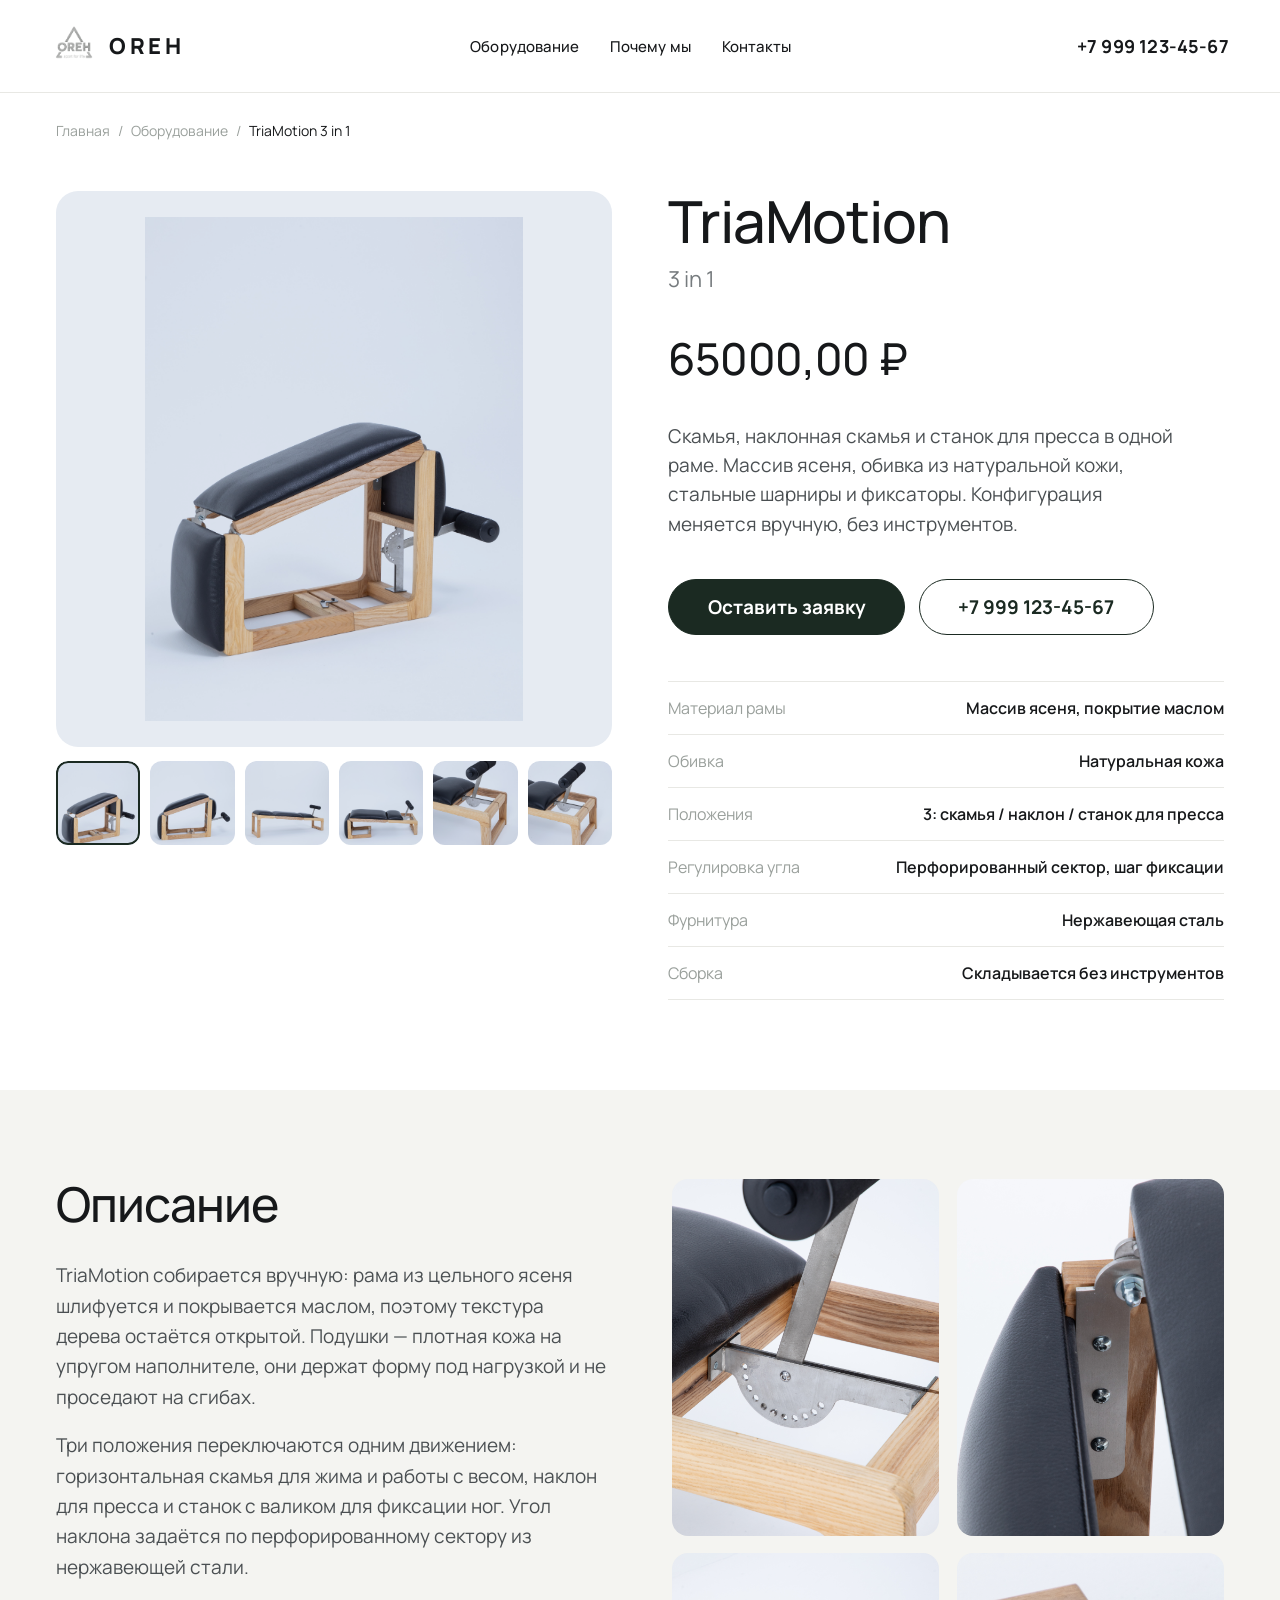
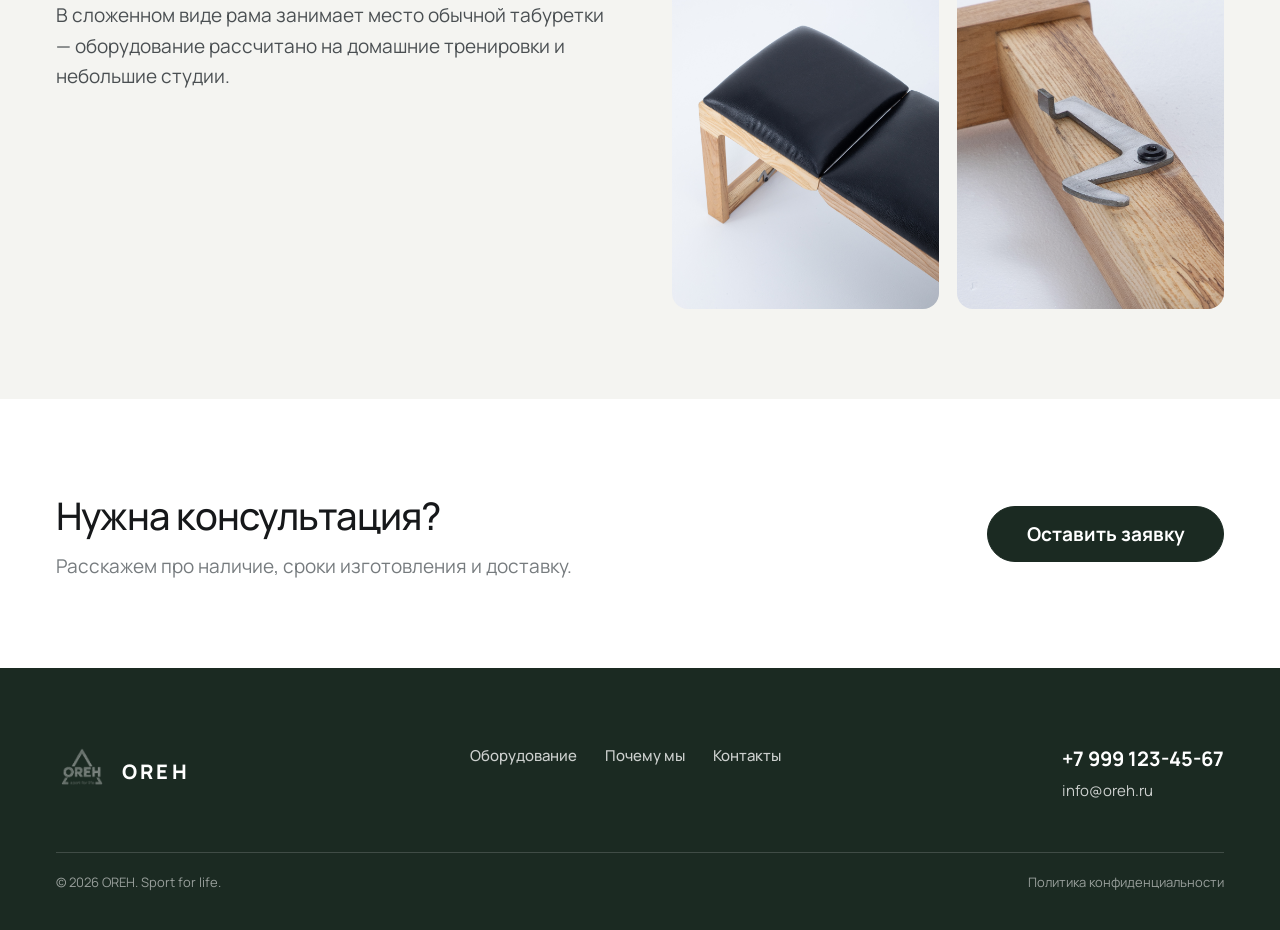
==== triamotion.html @ 12c5b1f4 "Initial commit: OREH landing (static HTML/CSS/JS, BEM, mobile adaptive) Разбита DC-вёрстка на index." ====
<!DOCTYPE html>
<html lang="ru">
<head>
  <meta charset="utf-8" />
  <meta name="viewport" content="width=device-width, initial-scale=1" />
  <title>TriaMotion 3 in 1 — OREH</title>
  <meta name="description" content="Скамья, наклонная скамья и станок для пресса в одной раме. Массив ясеня, натуральная кожа." />

  <link rel="preconnect" href="https://fonts.googleapis.com" />
  <link rel="preconnect" href="https://fonts.gstatic.com" crossorigin />
  <link href="https://fonts.googleapis.com/css2?family=Manrope:wght@400;500;600;700;800&display=swap" rel="stylesheet" />

  <link rel="stylesheet" href="css/style.css" />
  <link rel="stylesheet" href="css/adaptive.css" />
</head>
<body>

  <header class="header">
    <div class="header__inner">
      <a href="index.html" class="header__logo">
        <img src="assets/logo-dark.png" alt="OREH" class="header__logo-icon" />
        <span class="header__logo-text">OREH</span>
      </a>

      <nav class="header__nav">
        <a href="index.html#equipment" class="header__nav-link">Оборудование</a>
        <a href="index.html#why" class="header__nav-link">Почему мы</a>
        <a href="index.html#contacts" class="header__nav-link">Контакты</a>
      </nav>
      <a href="tel:+79991234567" class="header__phone">+7 999 123-45-67</a>

      <div class="header__mobile-actions">
        <a href="tel:+79991234567" class="header__phone--mobile">+7 999 123-45-67</a>
        <button type="button" class="header__burger" aria-label="Меню" data-menu-open>
          <span class="header__burger-line"></span>
          <span class="header__burger-line"></span>
          <span class="header__burger-line"></span>
        </button>
      </div>
    </div>
  </header>

  <div class="mobile-menu" data-mobile-menu>
    <div class="mobile-menu__top">
      <span class="mobile-menu__logo">OREH</span>
      <button type="button" class="mobile-menu__close" aria-label="Закрыть" data-menu-close>&times;</button>
    </div>
    <nav class="mobile-menu__nav">
      <a href="index.html#equipment" class="mobile-menu__nav-link">Оборудование</a>
      <a href="index.html#why" class="mobile-menu__nav-link">Почему мы</a>
      <a href="index.html#contacts" class="mobile-menu__nav-link">Контакты</a>
    </nav>
    <a href="tel:+79991234567" class="mobile-menu__phone">+7 999 123-45-67</a>
  </div>

  <div class="breadcrumbs">
    <a href="index.html" class="breadcrumbs__link">Главная</a>
    <span>/</span>
    <a href="index.html#equipment" class="breadcrumbs__link">Оборудование</a>
    <span>/</span>
    <span class="breadcrumbs__current">TriaMotion 3 in 1</span>
  </div>

  <section class="product-section">

    <div class="gallery">
      <div class="gallery__main">
        <img src="assets/detail-angle.jpg" alt="TriaMotion, сложенная рама" class="gallery__image is-active" data-gallery-image="0" />
        <img src="assets/bench-flat.jpg" alt="TriaMotion, рама сбоку" class="gallery__image" data-gallery-image="1" />
        <img src="assets/tria-side.jpg" alt="TriaMotion, положение скамьи" class="gallery__image" data-gallery-image="2" />
        <img src="assets/detail-cushion.jpg" alt="TriaMotion, скамья под углом" class="gallery__image" data-gallery-image="3" />
        <img src="assets/detail-hinge.jpg" alt="TriaMotion, станок для пресса" class="gallery__image" data-gallery-image="4" />
        <img src="assets/tria-folded.jpg" alt="TriaMotion, наклон и валик" class="gallery__image" data-gallery-image="5" />
      </div>
      <div class="gallery__thumbs">
        <button type="button" class="gallery__thumb is-active" aria-label="Фото 1" data-gallery-thumb="0">
          <img src="assets/detail-angle.jpg" alt="" class="gallery__thumb-image" />
          <span class="gallery__thumb-ring"></span>
        </button>
        <button type="button" class="gallery__thumb" aria-label="Фото 2" data-gallery-thumb="1">
          <img src="assets/bench-flat.jpg" alt="" class="gallery__thumb-image" />
          <span class="gallery__thumb-ring"></span>
        </button>
        <button type="button" class="gallery__thumb" aria-label="Фото 3" data-gallery-thumb="2">
          <img src="assets/tria-side.jpg" alt="" class="gallery__thumb-image" />
          <span class="gallery__thumb-ring"></span>
        </button>
        <button type="button" class="gallery__thumb" aria-label="Фото 4" data-gallery-thumb="3">
          <img src="assets/detail-cushion.jpg" alt="" class="gallery__thumb-image" />
          <span class="gallery__thumb-ring"></span>
        </button>
        <button type="button" class="gallery__thumb" aria-label="Фото 5" data-gallery-thumb="4">
          <img src="assets/detail-hinge.jpg" alt="" class="gallery__thumb-image" />
          <span class="gallery__thumb-ring"></span>
        </button>
        <button type="button" class="gallery__thumb" aria-label="Фото 6" data-gallery-thumb="5">
          <img src="assets/tria-folded.jpg" alt="" class="gallery__thumb-image" />
          <span class="gallery__thumb-ring"></span>
        </button>
      </div>
    </div>

    <div class="product">
      <h1 class="product__title">TriaMotion</h1>
      <p class="product__subtitle">3 in 1</p>

      <div class="product__price">65000,00 ₽</div>

      <p class="product__description">Скамья, наклонная скамья и станок для пресса в одной раме. Массив ясеня, обивка из натуральной кожи, стальные шарниры и фиксаторы. Конфигурация меняется вручную, без инструментов.</p>

      <div class="product__actions">
        <a href="index.html#contacts" class="btn btn--primary">Оставить заявку</a>
        <a href="tel:+79991234567" class="btn btn--outline">+7 999 123-45-67</a>
      </div>

      <div class="product__specs">
        <div class="product__spec-row">
          <span class="product__spec-label">Материал рамы</span>
          <span class="product__spec-value">Массив ясеня, покрытие маслом</span>
        </div>
        <div class="product__spec-row">
          <span class="product__spec-label">Обивка</span>
          <span class="product__spec-value">Натуральная кожа</span>
        </div>
        <div class="product__spec-row">
          <span class="product__spec-label">Положения</span>
          <span class="product__spec-value">3: скамья / наклон / станок для пресса</span>
        </div>
        <div class="product__spec-row">
          <span class="product__spec-label">Регулировка угла</span>
          <span class="product__spec-value">Перфорированный сектор, шаг фиксации</span>
        </div>
        <div class="product__spec-row">
          <span class="product__spec-label">Фурнитура</span>
          <span class="product__spec-value">Нержавеющая сталь</span>
        </div>
        <div class="product__spec-row">
          <span class="product__spec-label">Сборка</span>
          <span class="product__spec-value">Складывается без инструментов</span>
        </div>
      </div>
    </div>
  </section>

  <section class="about">
    <div class="about__grid">
      <div>
        <h2 class="about__title">Описание</h2>
        <p class="about__text">TriaMotion собирается вручную: рама из цельного ясеня шлифуется и покрывается маслом, поэтому текстура дерева остаётся открытой. Подушки — плотная кожа на упругом наполнителе, они держат форму под нагрузкой и не проседают на сгибах.</p>
        <p class="about__text">Три положения переключаются одним движением: горизонтальная скамья для жима и работы с весом, наклон для пресса и станок с валиком для фиксации ног. Угол наклона задаётся по перфорированному сектору из нержавеющей стали.</p>
        <p class="about__text">В сложенном виде рама занимает место обычной табуретки — оборудование рассчитано на домашние тренировки и небольшие студии.</p>
      </div>
      <div class="about__gallery">
        <div class="about__gallery-item"><img src="assets/detail-latch.jpg" alt="Регулировка угла по сектору" /></div>
        <div class="about__gallery-item"><img src="assets/detail-roller.jpg" alt="Стальной шарнир" /></div>
        <div class="about__gallery-item"><img src="assets/bench-side.jpg" alt="Кожаные подушки" /></div>
        <div class="about__gallery-item"><img src="assets/detail-protractor.jpg" alt="Фиксатор рамы" /></div>
      </div>
    </div>
  </section>

  <section class="cta">
    <div class="cta__inner">
      <div>
        <h2 class="cta__title">Нужна консультация?</h2>
        <p class="cta__text">Расскажем про наличие, сроки изготовления и доставку.</p>
      </div>
      <a href="index.html#contacts" class="btn btn--primary">Оставить заявку</a>
    </div>
  </section>

  <footer class="footer">
    <div class="footer__inner">
      <div class="footer__brand">
        <img src="assets/logo-light.png" alt="OREH" class="footer__logo" />
        <span class="footer__brand-text">OREH</span>
      </div>
      <nav class="footer__nav">
        <a href="index.html#equipment" class="footer__nav-link">Оборудование</a>
        <a href="index.html#why" class="footer__nav-link">Почему мы</a>
        <a href="index.html#contacts" class="footer__nav-link">Контакты</a>
      </nav>
      <div class="footer__contacts">
        <a href="tel:+79991234567" class="footer__phone">+7 999 123-45-67</a>
        <a href="mailto:info@oreh.ru" class="footer__email">info@oreh.ru</a>
      </div>
    </div>
    <div class="footer__bottom">
      <span>© 2026 OREH. Sport for life.</span>
      <span>Политика конфиденциальности</span>
    </div>
  </footer>

  <script src="js/main.js"></script>
</body>
</html>
---- css/style.css ----
/* ==========================================================================
   OREH — базовые стили (десктоп-первый, с fluid-типографикой через clamp)
   Адаптив/медиа-запросы — см. css/adaptive.css
   ========================================================================== */

:root {
  --color-bg: #ffffff;
  --color-bg-soft: #f4f4f1;
  --color-ink: #16181a;
  --color-ink-soft: #2c3134;
  --color-text: #4a4f52;
  --color-muted: #767b7e;
  --color-muted-2: #9aa09c;
  --color-border: #e8e8e4;
  --color-border-soft: #e0e0da;
  --color-border-list: #deded8;
  --color-accent: #1b2a22;
  --color-accent-hover: #2b3f34;
  --color-media-bg: #e6ebf2;
  --color-white: #ffffff;
  --font-family: 'Manrope', Helvetica, Arial, sans-serif;
  --container-max: 1440px;
  --radius-lg: 22px;
  --radius-md: 16px;
  --radius-sm: 12px;
}

/* ---------- reset / base ---------- */

*,
*::before,
*::after {
  box-sizing: border-box;
}

html {
  scroll-behavior: smooth;
}

body {
  margin: 0;
  background: var(--color-bg);
  color: var(--color-ink);
  font-family: var(--font-family);
  -webkit-font-smoothing: antialiased;
  overflow-x: hidden;
}

img {
  max-width: 100%;
}

a {
  color: var(--color-ink);
  text-decoration: none;
}

a:hover {
  color: var(--color-accent-hover);
}

input,
textarea,
button,
select {
  font: inherit;
  color: inherit;
}

::placeholder {
  color: #a3a8ab;
}

.container {
  max-width: var(--container-max);
  margin: 0 auto;
  padding-left: clamp(16px, 5vw, 56px);
  padding-right: clamp(16px, 5vw, 56px);
}

/* ---------- buttons ---------- */

.btn {
  display: inline-flex;
  align-items: center;
  justify-content: center;
  min-height: 56px;
  padding: 0 clamp(24px, 3vw, 40px);
  border-radius: 999px;
  border: 1px solid var(--color-accent);
  font-size: clamp(15px, 1.6vw, 19px);
  font-weight: 700;
  cursor: pointer;
  transition: background-color 0.2s ease, color 0.2s ease;
}

.btn--primary {
  background: var(--color-accent);
  color: var(--color-white);
}

.btn--primary:hover {
  background: var(--color-accent-hover);
  color: var(--color-white);
}

.btn--outline {
  background: transparent;
  color: var(--color-accent);
}

.btn--outline:hover {
  background: var(--color-accent);
  color: var(--color-white);
}

.btn--sm {
  min-height: 54px;
  padding: 0 clamp(22px, 2.4vw, 34px);
  font-size: 16px;
}

/* ---------- header ---------- */

.header {
  position: sticky;
  top: 0;
  z-index: 50;
  background: rgba(255, 255, 255, 0.94);
  backdrop-filter: blur(8px);
  border-bottom: 1px solid var(--color-border);
}

.header__inner {
  max-width: var(--container-max);
  margin: 0 auto;
  padding: 0 clamp(16px, 4vw, 56px);
  height: clamp(64px, 8vw, 92px);
  display: flex;
  align-items: center;
  gap: 24px;
  justify-content: space-between;
}

.header__logo {
  display: flex;
  align-items: center;
  gap: 12px;
  flex: 0 0 auto;
}

.header__logo-icon {
  width: clamp(34px, 4.4vw, 46px);
  height: auto;
  display: block;
}

.header__logo-text {
  font-size: clamp(17px, 2vw, 22px);
  font-weight: 800;
  letter-spacing: 0.16em;
}

.header__nav {
  display: flex;
  align-items: center;
  gap: clamp(18px, 2.4vw, 38px);
}

.header__nav-link {
  font-size: 15px;
  font-weight: 500;
  letter-spacing: 0.01em;
}

.header__phone {
  font-size: clamp(15px, 1.5vw, 18px);
  font-weight: 700;
  letter-spacing: 0.01em;
  white-space: nowrap;
}

.header__mobile-actions {
  display: none;
  align-items: center;
  gap: 14px;
}

.header__phone--mobile {
  font-size: 15px;
  font-weight: 700;
  white-space: nowrap;
}

.header__burger {
  width: 44px;
  height: 44px;
  border: 0;
  background: transparent;
  display: flex;
  flex-direction: column;
  justify-content: center;
  gap: 5px;
  padding: 0 8px;
  cursor: pointer;
}

.header__burger-line {
  display: block;
  height: 2px;
  background: var(--color-ink);
}

/* ---------- mobile menu (overlay) ---------- */

.mobile-menu {
  position: fixed;
  inset: 0;
  z-index: 90;
  background: var(--color-bg-soft);
  display: none;
  flex-direction: column;
  padding: 20px clamp(16px, 6vw, 40px) 40px;
}

.mobile-menu.is-open {
  display: flex;
}

.mobile-menu__top {
  display: flex;
  align-items: center;
  justify-content: space-between;
  height: 64px;
}

.mobile-menu__logo {
  font-size: 18px;
  font-weight: 800;
  letter-spacing: 0.16em;
}

.mobile-menu__close {
  width: 44px;
  height: 44px;
  border: 0;
  background: transparent;
  font-size: 30px;
  line-height: 1;
  cursor: pointer;
}

.mobile-menu__nav {
  display: flex;
  flex-direction: column;
  gap: 8px;
  margin-top: 32px;
}

.mobile-menu__nav-link {
  font-size: 30px;
  font-weight: 600;
  padding: 12px 0;
}

.mobile-menu__phone {
  margin-top: auto;
  font-size: 24px;
  font-weight: 700;
}

/* ---------- intro ---------- */

.intro {
  background: var(--color-bg-soft);
  padding: clamp(56px, 9vw, 130px) clamp(16px, 5vw, 56px) clamp(56px, 9vw, 120px);
  text-align: center;
}

.intro__title {
  margin: 0;
  font-size: clamp(38px, 7.4vw, 92px);
  font-weight: 500;
  letter-spacing: -0.02em;
  line-height: 1.02;
}

.intro__subtitle {
  margin: clamp(20px, 3vw, 40px) auto 0;
  max-width: 760px;
  font-size: clamp(16px, 2.2vw, 30px);
  font-weight: 400;
  color: var(--color-muted);
  line-height: 1.35;
  text-wrap: pretty;
}

/* ---------- hero ---------- */

.hero {
  position: relative;
  min-height: clamp(460px, 72vh, 820px);
  background-image: url('../assets/hero.jpg');
  background-size: cover;
  background-position: 50% 36%;
  display: flex;
  align-items: center;
}

.hero__overlay {
  position: absolute;
  inset: 0;
  background: linear-gradient(90deg, rgba(244, 244, 241, 0.96) 0%, rgba(244, 244, 241, 0.82) 38%, rgba(244, 244, 241, 0) 72%);
}

.hero__inner {
  position: relative;
  width: 100%;
  max-width: var(--container-max);
  margin: 0 auto;
  padding: clamp(40px, 6vw, 80px) clamp(16px, 5vw, 56px);
}

.hero__content {
  max-width: 640px;
}

.hero__title {
  margin: 0;
  font-size: clamp(44px, 9vw, 118px);
  font-weight: 500;
  letter-spacing: -0.03em;
  line-height: 0.98;
}

.hero__subtitle {
  margin: clamp(14px, 2vw, 26px) 0 0;
  font-size: clamp(17px, 2.6vw, 34px);
  font-weight: 400;
  color: var(--color-ink-soft);
  line-height: 1.25;
  text-wrap: pretty;
}

.hero__actions {
  display: flex;
  flex-wrap: wrap;
  gap: 14px;
  margin-top: clamp(28px, 4vw, 52px);
}

/* ---------- catalog ---------- */

.catalog {
  scroll-margin-top: 96px;
  background: var(--color-bg);
  padding: clamp(56px, 8vw, 120px) clamp(16px, 5vw, 56px);
}

.catalog__grid {
  display: grid;
  grid-template-columns: repeat(auto-fit, minmax(300px, 1fr));
  gap: clamp(20px, 3vw, 44px);
}

.product-card {
  background: var(--color-white);
  border-radius: var(--radius-lg);
  box-shadow: 0 2px 24px rgba(22, 24, 26, 0.07);
  overflow: hidden;
  display: flex;
  flex-direction: column;
}

.product-card__media {
  background: var(--color-media-bg);
  aspect-ratio: 4 / 3;
  flex: 0 0 auto;
  min-height: 0;
  overflow: hidden;
  display: flex;
  align-items: center;
  justify-content: center;
  padding: clamp(10px, 2vw, 26px);
}

.product-card__image {
  width: 100%;
  height: 100%;
  object-fit: contain;
  mix-blend-mode: multiply;
}

.product-card__body {
  padding: clamp(22px, 3vw, 40px);
  display: flex;
  flex-direction: column;
  gap: clamp(10px, 1.4vw, 18px);
  flex: 1;
}

.product-card__title {
  margin: 0;
  font-size: clamp(24px, 2.6vw, 34px);
  font-weight: 700;
  letter-spacing: -0.01em;
}

.product-card__desc {
  margin: 0;
  font-size: clamp(15px, 1.6vw, 19px);
  color: var(--color-muted);
}

.product-card__footer {
  display: flex;
  flex-wrap: wrap;
  align-items: center;
  justify-content: space-between;
  gap: 16px;
  margin-top: auto;
  padding-top: clamp(14px, 2vw, 26px);
}

.product-card__price {
  font-size: clamp(24px, 2.8vw, 36px);
  font-weight: 500;
  letter-spacing: -0.01em;
  white-space: nowrap;
}

/* ---------- why ---------- */

.why {
  scroll-margin-top: 96px;
  background: var(--color-bg-soft);
  padding: clamp(56px, 8vw, 120px) clamp(16px, 5vw, 56px);
}

.why__grid {
  max-width: var(--container-max);
  margin: 0 auto;
  display: grid;
  grid-template-columns: repeat(auto-fit, minmax(320px, 1fr));
  gap: clamp(32px, 5vw, 80px);
  align-items: start;
}

.why__title {
  margin: 0;
  font-size: clamp(30px, 4.4vw, 58px);
  font-weight: 500;
  letter-spacing: -0.02em;
  line-height: 1.05;
}

.why__text {
  margin: clamp(16px, 2vw, 28px) 0 0;
  max-width: 460px;
  font-size: clamp(16px, 1.8vw, 20px);
  color: var(--color-muted);
  line-height: 1.5;
  text-wrap: pretty;
}

.why__image {
  margin-top: clamp(28px, 4vw, 44px);
  border-radius: 18px;
  overflow: hidden;
  background: var(--color-media-bg);
  aspect-ratio: 4 / 3;
}

.why__image img {
  width: 100%;
  height: 100%;
  object-fit: contain;
  display: block;
  mix-blend-mode: multiply;
}

.why__list {
  display: grid;
  gap: clamp(20px, 2.6vw, 34px);
}

.why__item {
  display: grid;
  gap: 8px;
  padding-bottom: clamp(18px, 2.4vw, 30px);
  border-bottom: 1px solid var(--color-border-list);
}

.why__item:last-child {
  padding-bottom: 0;
  border-bottom: 0;
}

.why__item-number {
  font-size: 13px;
  font-weight: 700;
  letter-spacing: 0.14em;
  color: var(--color-muted-2);
}

.why__item-title {
  margin: 0;
  font-size: clamp(20px, 2.2vw, 26px);
  font-weight: 700;
}

.why__item-text {
  margin: 0;
  font-size: clamp(15px, 1.6vw, 18px);
  color: var(--color-muted);
  line-height: 1.5;
}

/* ---------- contact ---------- */

.contact {
  scroll-margin-top: 96px;
  background: var(--color-bg-soft);
  padding: clamp(56px, 8vw, 120px) clamp(16px, 5vw, 56px);
}

.contact__grid {
  max-width: var(--container-max);
  margin: 0 auto;
  display: grid;
  grid-template-columns: repeat(auto-fit, minmax(320px, 1fr));
  gap: clamp(32px, 5vw, 90px);
  align-items: start;
}

.contact__title {
  margin: 0;
  font-size: clamp(30px, 4.4vw, 58px);
  font-weight: 500;
  letter-spacing: -0.02em;
  line-height: 1.05;
}

.contact__text {
  margin: clamp(16px, 2vw, 28px) 0 0;
  max-width: 420px;
  font-size: clamp(16px, 1.8vw, 20px);
  color: var(--color-muted);
  line-height: 1.5;
  text-wrap: pretty;
}

.contact__details {
  margin-top: clamp(28px, 4vw, 48px);
  display: grid;
  gap: 18px;
}

.contact__phone {
  font-size: clamp(22px, 2.6vw, 30px);
  font-weight: 700;
}

.contact__email {
  font-size: clamp(16px, 1.8vw, 20px);
  font-weight: 500;
  color: var(--color-muted);
}

.contact__hours {
  font-size: clamp(15px, 1.6vw, 18px);
  color: var(--color-muted-2);
}

.contact__panel {
  background: var(--color-white);
  border-radius: var(--radius-lg);
  box-shadow: 0 2px 24px rgba(22, 24, 26, 0.07);
  padding: clamp(22px, 3.4vw, 48px);
}

.is-hidden {
  display: none !important;
}

/* ---------- form ---------- */

.form {
  display: grid;
  gap: clamp(14px, 1.8vw, 20px);
}

.form__field {
  display: grid;
  gap: 8px;
}

.form__label {
  font-size: 13px;
  font-weight: 700;
  letter-spacing: 0.1em;
  color: var(--color-muted-2);
}

.form__input,
.form__select,
.form__textarea {
  min-height: 54px;
  padding: 0 18px;
  border: 1px solid var(--color-border-soft);
  border-radius: var(--radius-sm);
  background: #fbfbf9;
  font-size: 17px;
  outline: none;
  transition: border-color 0.2s ease, background-color 0.2s ease;
}

.form__input:focus,
.form__select:focus,
.form__textarea:focus {
  border-color: var(--color-accent);
  background: var(--color-white);
}

.form__select {
  padding: 0 14px;
  appearance: none;
}

.form__textarea {
  min-height: 0;
  padding: 14px 18px;
  resize: vertical;
  font-family: inherit;
}

.form__consent {
  display: flex;
  align-items: flex-start;
  gap: 12px;
  font-size: 14px;
  color: var(--color-muted);
  line-height: 1.45;
  cursor: pointer;
}

.form__checkbox {
  width: 20px;
  height: 20px;
  margin: 2px 0 0;
  accent-color: var(--color-accent);
  flex: 0 0 auto;
}

.form__submit {
  min-height: 58px;
  margin-top: 4px;
  border-radius: 999px;
  border: 1px solid var(--color-accent);
  background: var(--color-accent);
  color: var(--color-white);
  font-size: 17px;
  font-weight: 700;
  cursor: pointer;
  transition: background-color 0.2s ease;
}

.form__submit:hover {
  background: var(--color-accent-hover);
}

.form-success {
  display: grid;
  gap: 14px;
  padding: clamp(20px, 4vw, 48px) 0;
  text-align: center;
}

.form-success__title {
  margin: 0;
  font-size: clamp(22px, 2.6vw, 30px);
  font-weight: 700;
}

.form-success__text {
  margin: 0;
  font-size: 17px;
  color: var(--color-muted);
}

.form-success__btn {
  justify-self: center;
  margin-top: 8px;
  min-height: 50px;
  padding: 0 28px;
  border-radius: 999px;
  border: 1px solid var(--color-accent);
  background: transparent;
  font-weight: 700;
  cursor: pointer;
}

/* ---------- footer ---------- */

.footer {
  background: var(--color-accent);
  color: var(--color-white);
  padding: clamp(44px, 6vw, 80px) clamp(16px, 5vw, 56px) clamp(28px, 3vw, 44px);
}

.footer__inner {
  max-width: var(--container-max);
  margin: 0 auto;
  display: flex;
  flex-wrap: wrap;
  gap: clamp(28px, 5vw, 80px);
  justify-content: space-between;
  align-items: flex-start;
}

.footer__brand {
  display: flex;
  align-items: center;
  gap: 14px;
}

.footer__logo {
  width: 52px;
  height: auto;
  display: block;
}

.footer__brand-text {
  font-size: 20px;
  font-weight: 800;
  letter-spacing: 0.16em;
}

.footer__nav {
  display: flex;
  flex-wrap: wrap;
  gap: 14px 28px;
}

.footer__nav-link {
  color: rgba(255, 255, 255, 0.78);
  font-size: 15px;
  font-weight: 500;
}

.footer__nav-link:hover {
  color: var(--color-white);
}

.footer__contacts {
  display: grid;
  gap: 8px;
}

.footer__phone {
  color: var(--color-white);
  font-size: 20px;
  font-weight: 700;
}

.footer__phone:hover {
  color: var(--color-white);
}

.footer__email {
  color: rgba(255, 255, 255, 0.78);
  font-size: 15px;
}

.footer__email:hover {
  color: var(--color-white);
}

.footer__bottom {
  max-width: var(--container-max);
  margin: clamp(32px, 4vw, 56px) auto 0;
  padding-top: 20px;
  border-top: 1px solid rgba(255, 255, 255, 0.16);
  display: flex;
  flex-wrap: wrap;
  gap: 12px 24px;
  justify-content: space-between;
  font-size: 13px;
  color: rgba(255, 255, 255, 0.55);
}

/* ---------- breadcrumbs (product page) ---------- */

.breadcrumbs {
  max-width: var(--container-max);
  margin: 0 auto;
  padding: clamp(16px, 2.4vw, 28px) clamp(16px, 5vw, 56px) 0;
  font-size: 14px;
  color: var(--color-muted-2);
  display: flex;
  flex-wrap: wrap;
  gap: 8px;
}

.breadcrumbs__link {
  color: var(--color-muted-2);
}

.breadcrumbs__current {
  color: var(--color-ink);
}

/* ---------- product page ---------- */

.product-section {
  max-width: var(--container-max);
  margin: 0 auto;
  padding: clamp(24px, 4vw, 56px) clamp(16px, 5vw, 56px) clamp(48px, 7vw, 100px);
  display: grid;
  grid-template-columns: repeat(auto-fit, minmax(340px, 1fr));
  gap: clamp(28px, 4.4vw, 72px);
  align-items: start;
}

.gallery {
  display: grid;
  gap: 14px;
}

.gallery__main {
  position: relative;
  background: var(--color-media-bg);
  border-radius: var(--radius-lg);
  overflow: hidden;
  aspect-ratio: 1 / 1;
  padding: clamp(10px, 2vw, 28px);
}

.gallery__image {
  width: 100%;
  height: 100%;
  object-fit: contain;
  mix-blend-mode: multiply;
  display: none;
}

.gallery__image.is-active {
  display: block;
}

.gallery__thumbs {
  display: grid;
  grid-template-columns: repeat(auto-fit, minmax(84px, 1fr));
  gap: 10px;
}

.gallery__thumb {
  position: relative;
  border: 0;
  padding: 0;
  background: var(--color-media-bg);
  border-radius: var(--radius-sm);
  overflow: hidden;
  aspect-ratio: 1 / 1;
  cursor: pointer;
}

.gallery__thumb-image {
  width: 100%;
  height: 100%;
  object-fit: cover;
  display: block;
  mix-blend-mode: multiply;
}

.gallery__thumb-ring {
  position: absolute;
  inset: 0;
  border: 2px solid var(--color-accent);
  border-radius: var(--radius-sm);
  display: none;
}

.gallery__thumb.is-active .gallery__thumb-ring {
  display: block;
}

.product {
  /* wrapper for product info column */
}

.product__title {
  margin: 0;
  font-size: clamp(32px, 4.6vw, 58px);
  font-weight: 500;
  letter-spacing: -0.02em;
  line-height: 1.04;
}

.product__subtitle {
  margin: 12px 0 0;
  font-size: clamp(17px, 2vw, 22px);
  color: var(--color-muted);
}

.product__price {
  margin: clamp(22px, 3vw, 34px) 0;
  font-size: clamp(30px, 3.6vw, 44px);
  font-weight: 500;
  letter-spacing: -0.01em;
}

.product__description {
  margin: 0;
  max-width: 520px;
  font-size: clamp(16px, 1.8vw, 19px);
  color: var(--color-text);
  line-height: 1.55;
  text-wrap: pretty;
}

.product__actions {
  display: flex;
  flex-wrap: wrap;
  gap: 14px;
  margin-top: clamp(26px, 3.6vw, 40px);
}

.product__specs {
  margin-top: clamp(30px, 4vw, 46px);
  border-top: 1px solid var(--color-border);
}

.product__spec-row {
  display: flex;
  justify-content: space-between;
  gap: 20px;
  padding: 15px 0;
  border-bottom: 1px solid var(--color-border);
  font-size: 16px;
}

.product__spec-label {
  color: var(--color-muted-2);
}

.product__spec-value {
  font-weight: 600;
  text-align: right;
}

/* ---------- about (description section on product page) ---------- */

.about {
  background: var(--color-bg-soft);
  padding: clamp(48px, 7vw, 110px) clamp(16px, 5vw, 56px);
}

.about__grid {
  max-width: var(--container-max);
  margin: 0 auto;
  display: grid;
  grid-template-columns: repeat(auto-fit, minmax(320px, 1fr));
  gap: clamp(28px, 5vw, 80px);
  align-items: start;
}

.about__title {
  margin: 0;
  font-size: clamp(28px, 3.8vw, 48px);
  font-weight: 500;
  letter-spacing: -0.02em;
  line-height: 1.06;
}

.about__text {
  margin: clamp(18px, 2.4vw, 30px) 0 0;
  font-size: clamp(16px, 1.8vw, 19px);
  color: var(--color-text);
  line-height: 1.6;
  text-wrap: pretty;
}

.about__text + .about__text {
  margin-top: 18px;
}

.about__gallery {
  display: grid;
  grid-template-columns: repeat(auto-fit, minmax(180px, 1fr));
  gap: clamp(10px, 1.4vw, 18px);
}

.about__gallery-item {
  background: var(--color-media-bg);
  border-radius: var(--radius-md);
  overflow: hidden;
  aspect-ratio: 3 / 4;
}

.about__gallery-item img {
  width: 100%;
  height: 100%;
  object-fit: cover;
  display: block;
}

/* ---------- cta (product page) ---------- */

.cta {
  background: var(--color-bg);
  padding: clamp(48px, 7vw, 100px) clamp(16px, 5vw, 56px);
}

.cta__inner {
  max-width: var(--container-max);
  margin: 0 auto;
  display: flex;
  flex-wrap: wrap;
  align-items: center;
  justify-content: space-between;
  gap: 24px;
}

.cta__title {
  margin: 0;
  font-size: clamp(24px, 3vw, 38px);
  font-weight: 500;
  letter-spacing: -0.02em;
}

.cta__text {
  margin: 12px 0 0;
  font-size: clamp(15px, 1.7vw, 19px);
  color: var(--color-muted);
}
---- css/adaptive.css ----
/* ==========================================================================
   OREH — адаптив
   Брейкпоинты: 1200 / 979 (переключение навигации) / 680 / 480 / 360
   Основная типографика/отступы уже фluid (clamp) в style.css — здесь только
   структурные и UX-правки под конкретные размеры экрана.
   ========================================================================== */

/* ---------- ≤1200px: чуть плотнее контентные секции ---------- */

@media (max-width: 1200px) {
  .hero__content {
    max-width: 560px;
  }
}

/* ---------- ≤979px: мобильная навигация вместо десктопной ---------- */

@media (max-width: 979px) {
  .header__nav,
  .header__phone {
    display: none;
  }

  .header__mobile-actions {
    display: flex;
  }

  .hero {
    min-height: clamp(420px, 62vh, 620px);
  }

  .hero__content {
    max-width: 520px;
  }

  .catalog__grid,
  .why__grid,
  .contact__grid,
  .about__grid,
  .product-section {
    row-gap: clamp(28px, 5vw, 48px);
  }
}

/* ---------- ≥980px: скрываем мобильный блок и оверлей меню ---------- */

@media (min-width: 980px) {
  .mobile-menu {
    display: none !important;
  }
}

/* ---------- ≤680px: планшет/крупный телефон ---------- */

@media (max-width: 680px) {
  .header__inner {
    gap: 12px;
  }

  .hero__actions,
  .product-card__footer,
  .product__actions {
    flex-direction: column;
    align-items: stretch;
  }

  .hero__actions .btn,
  .product__actions .btn {
    width: 100%;
  }

  .product-card__footer {
    align-items: stretch;
  }

  .product-card__price {
    text-align: center;
  }

  .footer__inner {
    flex-direction: column;
    gap: 28px;
  }

  .footer__bottom {
    flex-direction: column;
    gap: 8px;
  }

  .cta__inner {
    flex-direction: column;
    align-items: flex-start;
  }

  .cta__inner .btn {
    width: 100%;
  }

  .breadcrumbs {
    font-size: 13px;
  }
}

/* ---------- ≤480px: телефон ---------- */

@media (max-width: 480px) {
  .intro {
    padding-left: 16px;
    padding-right: 16px;
  }

  .hero {
    min-height: clamp(380px, 56vh, 520px);
    align-items: flex-end;
  }

  .hero__overlay {
    background: linear-gradient(180deg, rgba(244, 244, 241, 0.55) 0%, rgba(244, 244, 241, 0.97) 62%, rgba(244, 244, 241, 0.99) 100%);
  }

  .hero__inner {
    padding-bottom: 32px;
  }

  .hero__content {
    max-width: none;
  }

  .why__item {
    padding-bottom: 20px;
  }

  .contact__panel {
    padding: 22px 18px;
  }

  .gallery__thumbs {
    grid-template-columns: repeat(4, 1fr);
  }
}

/* ---------- ≤360px: совсем маленькие экраны ---------- */

@media (max-width: 360px) {
  .header__phone--mobile {
    display: none;
  }

  .header__mobile-actions {
    gap: 8px;
  }

  .mobile-menu__nav-link {
    font-size: 24px;
  }

  .mobile-menu__phone {
    font-size: 20px;
  }

  .gallery__thumbs {
    grid-template-columns: repeat(3, 1fr);
  }
}
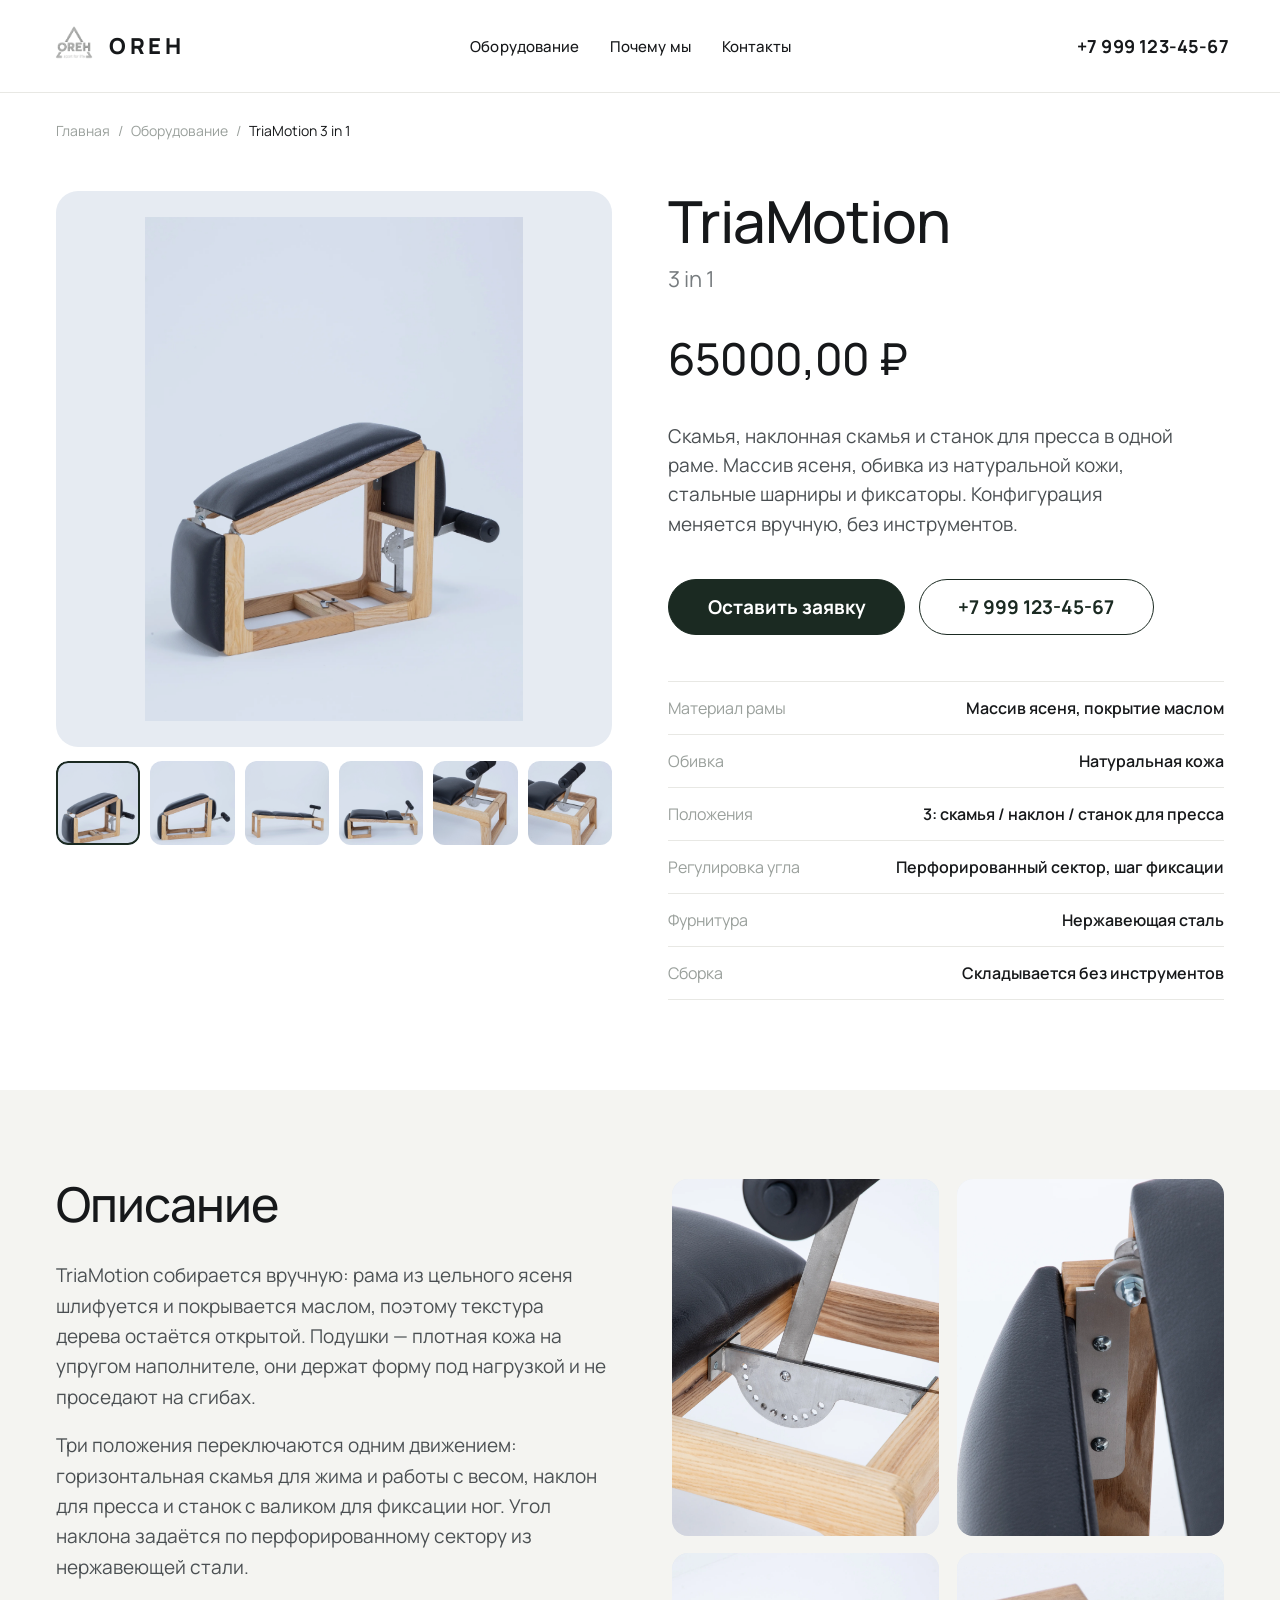
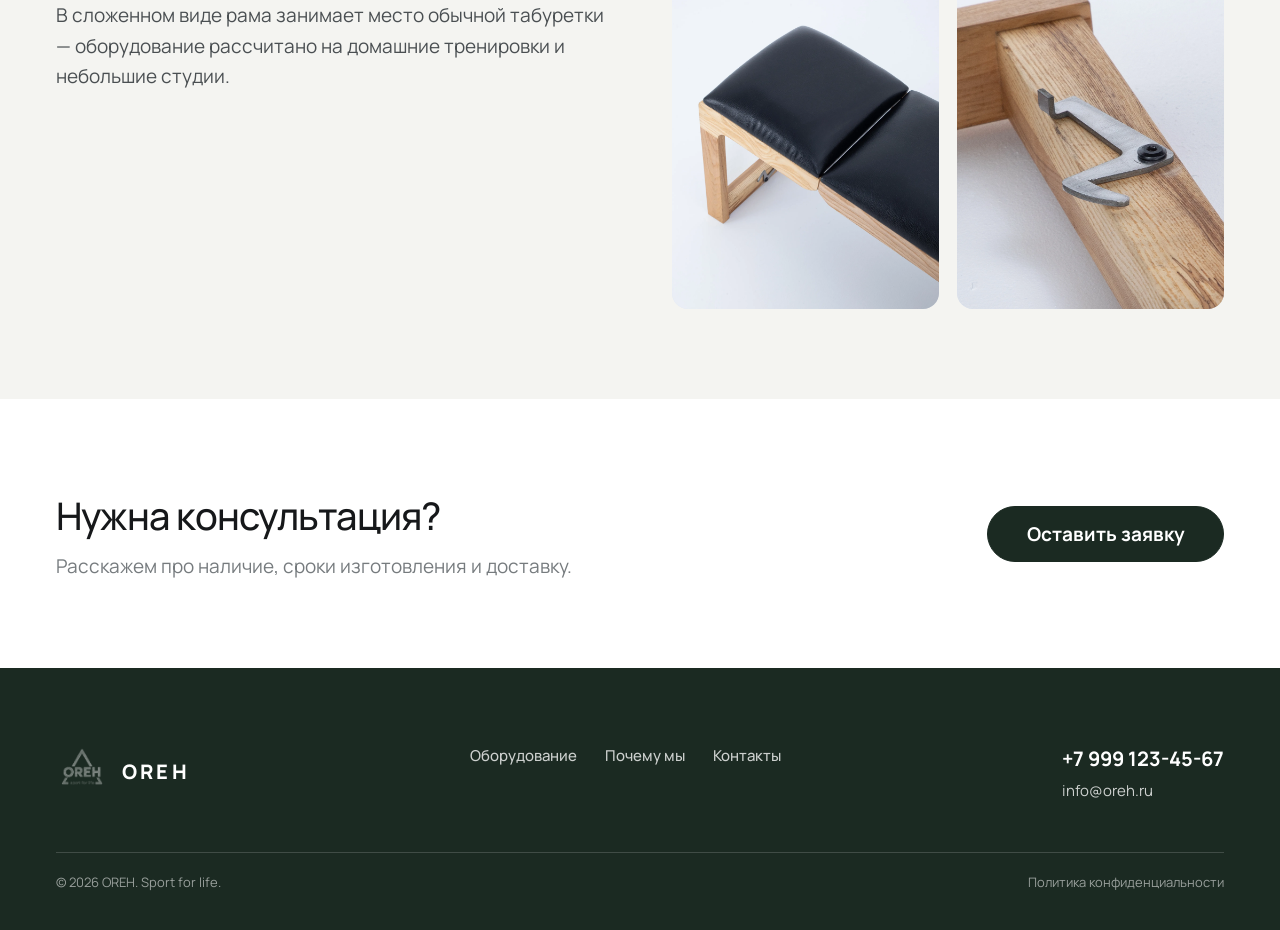
==== commit 366da97b: "WebP + lazy-loading, модульный JS, мобильный адаптив и тема WordPress - css/adaptive.css: точечный м" ====
--- a/triamotion.html
+++ b/triamotion.html
@@ -18,7 +18,10 @@
   <header class="header">
     <div class="header__inner">
       <a href="index.html" class="header__logo">
-        <img src="assets/logo-dark.png" alt="OREH" class="header__logo-icon" />
+        <picture>
+          <source srcset="assets/logo-dark.webp" type="image/webp" />
+          <img src="assets/logo-dark.png" alt="OREH" class="header__logo-icon" />
+        </picture>
         <span class="header__logo-text">OREH</span>
       </a>
 
@@ -65,36 +68,72 @@
 
     <div class="gallery">
       <div class="gallery__main">
-        <img src="assets/detail-angle.jpg" alt="TriaMotion, сложенная рама" class="gallery__image is-active" data-gallery-image="0" />
-        <img src="assets/bench-flat.jpg" alt="TriaMotion, рама сбоку" class="gallery__image" data-gallery-image="1" />
-        <img src="assets/tria-side.jpg" alt="TriaMotion, положение скамьи" class="gallery__image" data-gallery-image="2" />
-        <img src="assets/detail-cushion.jpg" alt="TriaMotion, скамья под углом" class="gallery__image" data-gallery-image="3" />
-        <img src="assets/detail-hinge.jpg" alt="TriaMotion, станок для пресса" class="gallery__image" data-gallery-image="4" />
-        <img src="assets/tria-folded.jpg" alt="TriaMotion, наклон и валик" class="gallery__image" data-gallery-image="5" />
+        <picture>
+          <source srcset="assets/detail-angle.webp" type="image/webp" />
+          <img src="assets/detail-angle.jpg" alt="TriaMotion, сложенная рама" class="gallery__image is-active" data-gallery-image="0" />
+        </picture>
+        <picture>
+          <source srcset="assets/bench-flat.webp" type="image/webp" />
+          <img src="assets/bench-flat.jpg" alt="TriaMotion, рама сбоку" class="gallery__image" data-gallery-image="1" loading="lazy" />
+        </picture>
+        <picture>
+          <source srcset="assets/tria-side.webp" type="image/webp" />
+          <img src="assets/tria-side.jpg" alt="TriaMotion, положение скамьи" class="gallery__image" data-gallery-image="2" loading="lazy" />
+        </picture>
+        <picture>
+          <source srcset="assets/detail-cushion.webp" type="image/webp" />
+          <img src="assets/detail-cushion.jpg" alt="TriaMotion, скамья под углом" class="gallery__image" data-gallery-image="3" loading="lazy" />
+        </picture>
+        <picture>
+          <source srcset="assets/detail-hinge.webp" type="image/webp" />
+          <img src="assets/detail-hinge.jpg" alt="TriaMotion, станок для пресса" class="gallery__image" data-gallery-image="4" loading="lazy" />
+        </picture>
+        <picture>
+          <source srcset="assets/tria-folded.webp" type="image/webp" />
+          <img src="assets/tria-folded.jpg" alt="TriaMotion, наклон и валик" class="gallery__image" data-gallery-image="5" loading="lazy" />
+        </picture>
       </div>
       <div class="gallery__thumbs">
         <button type="button" class="gallery__thumb is-active" aria-label="Фото 1" data-gallery-thumb="0">
-          <img src="assets/detail-angle.jpg" alt="" class="gallery__thumb-image" />
+          <picture>
+            <source srcset="assets/detail-angle.webp" type="image/webp" />
+            <img src="assets/detail-angle.jpg" alt="" class="gallery__thumb-image" />
+          </picture>
           <span class="gallery__thumb-ring"></span>
         </button>
         <button type="button" class="gallery__thumb" aria-label="Фото 2" data-gallery-thumb="1">
-          <img src="assets/bench-flat.jpg" alt="" class="gallery__thumb-image" />
+          <picture>
+            <source srcset="assets/bench-flat.webp" type="image/webp" />
+            <img src="assets/bench-flat.jpg" alt="" class="gallery__thumb-image" loading="lazy" />
+          </picture>
           <span class="gallery__thumb-ring"></span>
         </button>
         <button type="button" class="gallery__thumb" aria-label="Фото 3" data-gallery-thumb="2">
-          <img src="assets/tria-side.jpg" alt="" class="gallery__thumb-image" />
+          <picture>
+            <source srcset="assets/tria-side.webp" type="image/webp" />
+            <img src="assets/tria-side.jpg" alt="" class="gallery__thumb-image" loading="lazy" />
+          </picture>
           <span class="gallery__thumb-ring"></span>
         </button>
         <button type="button" class="gallery__thumb" aria-label="Фото 4" data-gallery-thumb="3">
-          <img src="assets/detail-cushion.jpg" alt="" class="gallery__thumb-image" />
+          <picture>
+            <source srcset="assets/detail-cushion.webp" type="image/webp" />
+            <img src="assets/detail-cushion.jpg" alt="" class="gallery__thumb-image" loading="lazy" />
+          </picture>
           <span class="gallery__thumb-ring"></span>
         </button>
         <button type="button" class="gallery__thumb" aria-label="Фото 5" data-gallery-thumb="4">
-          <img src="assets/detail-hinge.jpg" alt="" class="gallery__thumb-image" />
+          <picture>
+            <source srcset="assets/detail-hinge.webp" type="image/webp" />
+            <img src="assets/detail-hinge.jpg" alt="" class="gallery__thumb-image" loading="lazy" />
+          </picture>
           <span class="gallery__thumb-ring"></span>
         </button>
         <button type="button" class="gallery__thumb" aria-label="Фото 6" data-gallery-thumb="5">
-          <img src="assets/tria-folded.jpg" alt="" class="gallery__thumb-image" />
+          <picture>
+            <source srcset="assets/tria-folded.webp" type="image/webp" />
+            <img src="assets/tria-folded.jpg" alt="" class="gallery__thumb-image" loading="lazy" />
+          </picture>
           <span class="gallery__thumb-ring"></span>
         </button>
       </div>
@@ -151,10 +190,30 @@
         <p class="about__text">В сложенном виде рама занимает место обычной табуретки — оборудование рассчитано на домашние тренировки и небольшие студии.</p>
       </div>
       <div class="about__gallery">
-        <div class="about__gallery-item"><img src="assets/detail-latch.jpg" alt="Регулировка угла по сектору" /></div>
-        <div class="about__gallery-item"><img src="assets/detail-roller.jpg" alt="Стальной шарнир" /></div>
-        <div class="about__gallery-item"><img src="assets/bench-side.jpg" alt="Кожаные подушки" /></div>
-        <div class="about__gallery-item"><img src="assets/detail-protractor.jpg" alt="Фиксатор рамы" /></div>
+        <div class="about__gallery-item">
+          <picture>
+            <source srcset="assets/detail-latch.webp" type="image/webp" />
+            <img src="assets/detail-latch.jpg" alt="Регулировка угла по сектору" loading="lazy" />
+          </picture>
+        </div>
+        <div class="about__gallery-item">
+          <picture>
+            <source srcset="assets/detail-roller.webp" type="image/webp" />
+            <img src="assets/detail-roller.jpg" alt="Стальной шарнир" loading="lazy" />
+          </picture>
+        </div>
+        <div class="about__gallery-item">
+          <picture>
+            <source srcset="assets/bench-side.webp" type="image/webp" />
+            <img src="assets/bench-side.jpg" alt="Кожаные подушки" loading="lazy" />
+          </picture>
+        </div>
+        <div class="about__gallery-item">
+          <picture>
+            <source srcset="assets/detail-protractor.webp" type="image/webp" />
+            <img src="assets/detail-protractor.jpg" alt="Фиксатор рамы" loading="lazy" />
+          </picture>
+        </div>
       </div>
     </div>
   </section>
@@ -172,7 +231,10 @@
   <footer class="footer">
     <div class="footer__inner">
       <div class="footer__brand">
-        <img src="assets/logo-light.png" alt="OREH" class="footer__logo" />
+        <picture>
+          <source srcset="assets/logo-light.webp" type="image/webp" />
+          <img src="assets/logo-light.png" alt="OREH" class="footer__logo" loading="lazy" />
+        </picture>
         <span class="footer__brand-text">OREH</span>
       </div>
       <nav class="footer__nav">
@@ -191,6 +253,6 @@
     </div>
   </footer>
 
-  <script src="js/main.js"></script>
+  <script type="module" src="js/main.js"></script>
 </body>
 </html>
